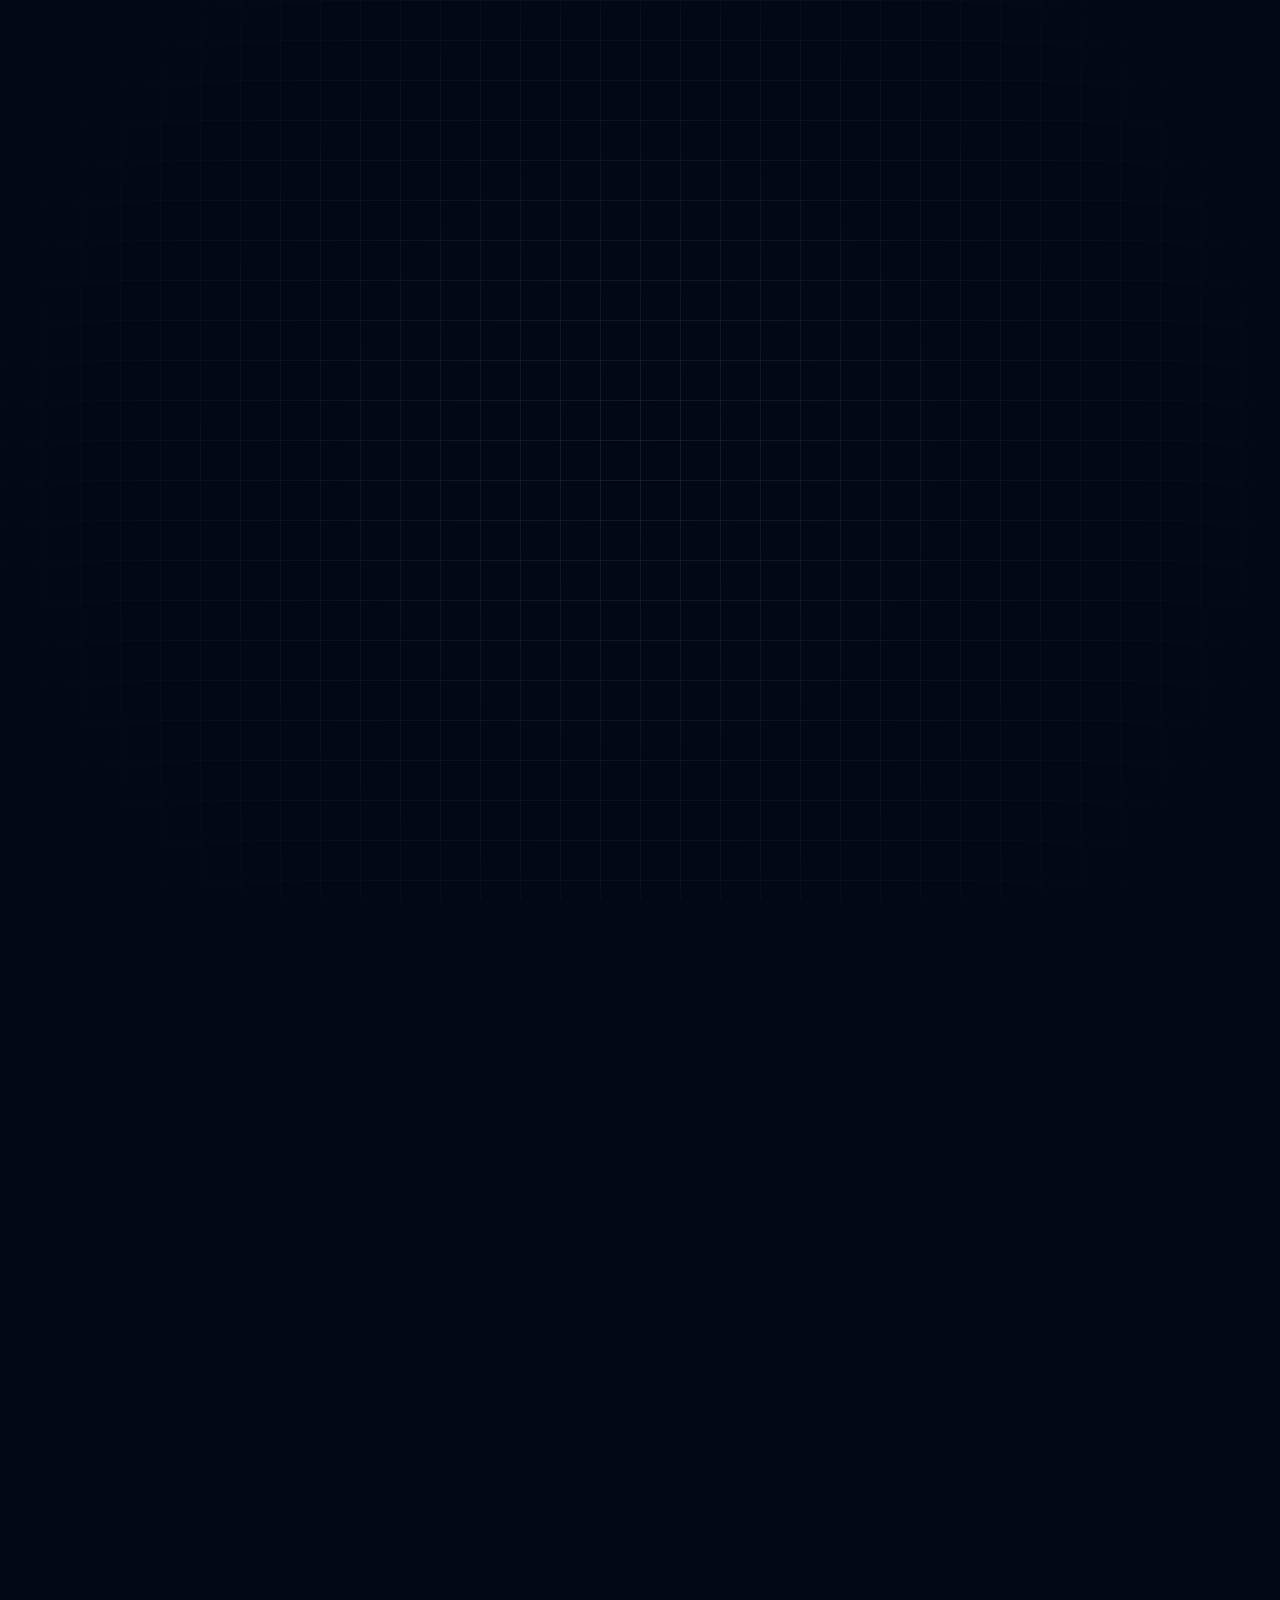
==== index.html @ 144ec081 "feat: implementa design minimalist luxury com transições ultra rápidas" ====
<!doctype html>
<html lang="pt-br">
  <head>
    <meta charset="UTF-8" />
    <meta
      name="viewport"
      content="width=device-width, initial-scale=1.0, maximum-scale=1.0, user-scalable=no"
    />
    <title>Lucas Reis | Links Oficiais</title>

    <link rel="icon" type="image/png" href="assets/perfil-lucas.jpg" />
    <link rel="apple-touch-icon" href="assets/perfil-lucas.jpg" />
    <meta name="theme-color" content="#020814" />

    <link rel="stylesheet" href="style.css" />
    <link
      href="https://fonts.googleapis.com/css2?family=Inter:wght@400;700;900&display=swap"
      rel="stylesheet"
    />
  </head>
  <body>
    <div class="background-grid"></div>

    <main class="main-container">
      <section class="links-wrapper reveal">
        <a
          href="https://pay.kiwify.com.br/klI04kO"
          target="_blank"
          class="link-card featured copy-right"
        >
          <div class="card-text">
            <span class="badge">Curso online - 5 módulos</span>
            <h2>DOMINE O<br /><strong>SEU MERCADO</strong></h2>

            <div class="problem-solution-text">
              <p>
                Você pode ser bom… mas se o cliente não sente valor, ele só
                compara preço. <br /><br />
                Aqui você aprende um método de Atendimento e Posicionamento para
                conduzir com autoridade, fidelizar e elevar seu ticket sem
                precisar “forçar venda”.
              </p>
            </div>

            <div class="card-trust-pills">
              <span>✓ +1k Alunos</span>
              <span>✓ Método Validado</span>
              <span>✓ Resultados Comprovados</span>
            </div>

            <button class="btn-main">GARANTIR ACESSO <span>→</span></button>
          </div>
          <img
            src="assets/lucas-hero.png"
            class="abs-img"
            alt="Lucas Reis: Curso Atendimento & Posicionamento Assertivo"
          />
        </a>

        <a
          href="https://pay.kiwify.com.br/UgDM10Z"
          target="_blank"
          class="link-card ebook-card-with-photo copy-right"
        >
          <div class="card-content">
            <span class="badge">E-Book Lançamento</span>
            <h3>10<strong> SOLUÇÕES</strong> para um atendimento excelente.</h3>

            <div class="problem-solution-text">
              <p>
                Evite erros comuns e comece a gerar autoridade e valor agregado
                no seu atendimento hoje mesmo.
              </p>
            </div>

            <div class="card-trust-pills">
              <span>✓ Acesso Imediato</span>
              <span>✓ Método Validado</span>
              <span>✓ Acesso Vitalício</span>
            </div>

            <div class="price-action">R$ 47</div>
          </div>
          <img
            src="assets/perfil-lucas.jpg"
            class="ebook-img"
            alt="Lucas Reis"
          />
        </a>

        <a
          href="https://wa.me/48991097411"
          target="_blank"
          class="link-card whatsapp-card"
        >
          <div class="card-content">
            <span class="badge" style="color: #25d366"
              >MENTORIA INDIVIDUAL</span
            >
            <h3>Treinamentos e<strong> Mentorias Personalizadas</strong></h3>
            <p>
              <br />
              Entre em contato direto comigo para evoluirmos o seu
              posicionamento de forma exclusiva e direcionada.
            </p>
            <br />
            <div class="btn-whatsapp">
              <svg
                width="20"
                height="20"
                viewBox="0 0 24 24"
                fill="currentColor"
                xmlns="http://www.w3.org/2000/svg"
              >
                <path
                  d="M17.472 14.382c-.297-.149-1.758-.867-2.03-.967-.273-.099-.471-.148-.67.15-.197.297-.767.966-.94 1.164-.173.199-.347.223-.644.075-.297-.15-1.255-.463-2.39-1.475-.888-.788-1.487-1.761-1.663-2.059-.173-.297-.018-.458.13-.606.134-.133.298-.347.446-.52.149-.174.198-.298.298-.497.099-.198.05-.371-.025-.52-.075-.149-.669-1.612-.916-2.207-.242-.579-.487-.5-.669-.51a12.8 12.8 0 0 0-.57-.01c-.198 0-.52.074-.792.372-.272.297-1.04 1.016-1.04 2.479 0 1.462 1.065 2.875 1.213 3.074.149.198 2.096 3.2 5.077 4.487.709.306 1.262.489 1.694.625.712.227 1.36.195 1.871.118.571-.085 1.758-.719 2.006-1.413.248-.694.248-1.289.173-1.413-.074-.124-.272-.198-.57-.347m-5.421 7.403h-.004a9.87 9.87 0 0 1-5.031-1.378l-.361-.214-3.741.982.998-3.648-.235-.374a9.86 9.86 0 0 1-1.51-5.26c.001-5.45 4.436-9.884 9.888-9.884 2.64 0 5.122 1.03 6.988 2.898a9.825 9.825 0 0 1 2.893 6.994c-.003 5.45-4.437 9.884-9.885 9.884m8.413-18.297A11.815 11.815 0 0 0 12.05 0C5.495 0 .16 5.335.157 11.892c0 2.096.547 4.142 1.588 5.945L.057 24l6.305-1.654a11.882 11.882 0 0 0 5.683 1.448h.005c6.554 0 11.89-5.335 11.893-11.893a11.821 11.821 0 0 0-3.48-8.413Z"
                />
              </svg>
              Falar no WhatsApp
            </div>
          </div>
        </a>
      </section>

      <section class="bio-wendell-layout reveal">
        <div class="bio-image-col">
          <img src="assets/image1.png" alt="Lucas Reis" />
        </div>

        <div class="bio-text-col">
          <span class="bio-label">SOBRE O MENTOR</span>
          <h2 class="title-gold">Lucas Reis.</h2>
          <p>
            Lucas Reis é Gerente da Qualidade da Rede CÔRTE e especialista em
            Visagismo Masculino, com +10 anos de experiência em atendimento e
            padrão de execução. <br /><br />
            Atuo liderando processos, treinamentos e padronizações que elevam o
            nível de entrega nas lojas, com foco em atendimento consultivo,
            autoridade e performance mensurável. <br /><br />
            Em formação acadêmica em Gestão Comercial, conectando atendimento,
            operação e performance de resultados. <br /><br />Já impactei mais
            de 1.000 profissionais, ajudando barbeiros e profissionais da beleza
            a saírem da média com método, postura e consistência.
          </p>

          <div class="trust-pills">
            <span>✓ +1k Alunos</span>
            <span>✓ Referência em Atendimento e posicionamento</span>
          </div>
        </div>
      </section>

      <footer class="footer-premium reveal">
        <a
          href="https://wasventure.com.br"
          target="_blank"
          rel="noopener noreferrer"
          class="was-link"
        >
          <span class="footer-tag">DESENVOLVIDO POR</span>
          <img
            src="assets/Design sem nome (58).png"
            alt="WAS."
            class="footer-logo"
          />
        </a>
      </footer>
    </main>

    <script src="script.js"></script>
  </body>
</html>
---- style.css ----
:root {
  --primary: #3b82f6;
  --gold: #eab308;
  --bg: #020814;
  --card-glass: rgba(10, 30, 70, 0.4);
  --border: rgba(255, 255, 255, 0.08);
}

* {
  margin: 0;
  padding: 0;
  box-sizing: border-box;
  -webkit-tap-highlight-color: transparent;
}

body {
  background: var(--bg);
  color: #fff;
  font-family: "Inter", sans-serif;
  line-height: 1.4;
  overflow-x: hidden;
}

/* =========================================
   FUNDO GRID Original
   ========================================= */
.background-grid {
  position: fixed;
  top: 0;
  left: 0;
  width: 100%;
  height: 100%;
  background-image:
    linear-gradient(var(--border) 1px, transparent 1px),
    linear-gradient(90deg, var(--border) 1px, transparent 1px);
  background-size: 40px 40px;
  z-index: -1;
  mask-image: radial-gradient(circle, black, transparent 90%);
}

.main-container {
  width: 100%;
  max-width: 1000px;
  margin: 0 auto;
}

/* =========================================
   TOPO: GRID DE LINKS DIRETOS
   ========================================= */
.links-wrapper {
  max-width: 450px;
  margin: 0 auto;
  padding: 40px 20px 40px;
  display: flex;
  flex-direction: column;
  gap: 15px;
}

.link-card {
  text-decoration: none;
  color: inherit;
  background: var(--card-glass);
  border: 1px solid var(--border);
  backdrop-filter: blur(15px);
  -webkit-backdrop-filter: blur(15px);
  border-radius: 24px;
  position: relative;
  overflow: hidden;
  transition: transform 0.2s ease;
}

.badge {
  font-size: 9px;
  font-weight: 800;
  color: var(--primary);
  letter-spacing: 1.5px;
  display: block;
  margin-bottom: 8px;
  text-transform: uppercase;
}

h2 {
  font-size: 1.3rem;
  font-weight: 800;
  line-height: 1.1;
}
h3 {
  font-size: 1rem;
  font-weight: 700;
  line-height: 1.2;
}
strong {
  color: var(--primary);
  font-weight: 800;
}

/* =========================================
   CARD PRINCIPAL PERSUASIVO
   ========================================= */
.featured {
  min-height: 320px;
  display: flex;
  align-items: flex-end;
  padding: 30px;
}

.featured .card-text {
  z-index: 2;
  position: relative;
  width: 190px;
  display: flex;
  flex-direction: column;
  text-align: left;
}

/* NOVA CLASSE PARA ALINHAMENTO À DIREITA */
.featured.copy-right .card-text {
  text-align: left;
  align-items: flex-start;
}

.featured h2 {
  font-size: 1.6rem;
  margin-bottom: 15px;
}

.abs-img {
  position: absolute;
  right: -80px;
  bottom: 0;
  height: 100%;
  z-index: 1;

  /* Mágica da Dupla Transparência (Esquerda + Baixo) */
  -webkit-mask-image:
    linear-gradient(to left, black 40%, transparent 100%),
    linear-gradient(to top, transparent 0%, black 45%);
  -webkit-mask-composite: source-in;

  mask-image:
    linear-gradient(to left, black 40%, transparent 100%),
    linear-gradient(to top, transparent 0%, black 45%);
  mask-composite: intersect;
}

.btn-main {
  background: #fff;
  color: #000;
  border: none;
  padding: 10px 18px;
  border-radius: 10px;
  font-weight: 800;
  font-size: 11px;
  margin-top: 15px;
  cursor: pointer;
}

/* =========================================
   CARDS COM FOTO LATERAL (MELHORADOS)
   ========================================= */
.ebook-card-with-photo {
  display: flex;
  align-items: center;
  justify-content: flex-end;
  padding: 30px;
  min-height: 220px;
}

.links-wrapper .problem-solution-text {
  margin-bottom: 15px;
}
.links-wrapper .problem-solution-text p {
  font-size: 0.8rem;
  color: #fff;
  opacity: 0.8;
  line-height: 1.5;
}

.links-wrapper .card-trust-pills {
  display: flex;
  flex-direction: column; /* Coloca um item debaixo do outro */
  align-items: flex-start; /* Mantém os botões curtinhos alinhados à esquerda */
  gap: 8px;
  margin-bottom: 20px;
}
.links-wrapper .card-trust-pills span {
  font-size: 8px;
  font-weight: 700;
  background: rgba(255, 255, 255, 0.05);
  padding: 4px 10px;
  border-radius: 15px;
  border: 1px solid var(--border);
}

.ebook-card-with-photo .card-content {
  flex: none;
  width: 67%;
  display: flex;
  flex-direction: column;
  z-index: 2;
  gap: 15px;
  text-align: left;
}

.ebook-card-with-photo.copy-right .card-content {
  text-align: right;
  align-items: flex-end;
}

.ebook-card-with-photo.copy-right .card-trust-pills {
  justify-content: flex-end;
}

.price-action {
  font-size: 1.2rem;
  font-weight: 900;
  color: #fff;
  background: rgba(255, 255, 255, 0.1);
  padding: 12px 20px;
  border-radius: 12px;
  border: 1px solid var(--border);
  letter-spacing: -1px;
  width: fit-content;
}

.ebook-img {
  position: absolute;
  left: -45px;
  bottom: 0;
  height: 100%;
  object-fit: contain;
  z-index: 1;

  /* Mágica da Dupla Transparência (Direita + Baixo) */
  -webkit-mask-image:
    linear-gradient(to right, black 60%, transparent 100%),
    linear-gradient(to top, transparent 0%, black 45%);
  -webkit-mask-composite: source-in;

  mask-image:
    linear-gradient(to right, black 60%, transparent 100%),
    linear-gradient(to top, transparent 0%, black 45%);
  mask-composite: intersect;
}

/* VARIAÇÃO: FOTO NA DIREITA */
.ebook-card-with-photo.photo-right {
  justify-content: flex-start;
}
.ebook-card-with-photo.photo-right .card-content {
  text-align: left;
}
.ebook-card-with-photo.photo-right .ebook-img {
  right: -15px;
  left: auto;

  /* Mágica da Dupla Transparência (Esquerda + Baixo) */
  -webkit-mask-image:
    linear-gradient(to left, black 60%, transparent 100%),
    linear-gradient(to top, transparent 0%, black 45%);
  -webkit-mask-composite: source-in;

  mask-image:
    linear-gradient(to left, black 60%, transparent 100%),
    linear-gradient(to top, transparent 0%, black 45%);
  mask-composite: intersect;
}

/* =========================================
   FINAL: SOBRE (ESTILO POSTER EDITORIAL)
   ========================================= */
.bio-wendell-layout {
  display: flex;
  flex-direction: column;
  margin-top: 40px;
}

.bio-image-col {
  width: 100%;
  height: 420px; /* Altura imponente no mobile */
  position: relative;
}

.bio-image-col img {
  width: 100%;
  height: 100%;
  object-fit: cover;
  object-position: top center;

  /* A MÁGICA DO POSTER: Arredonda só em cima, corta reto embaixo */
  border-radius: 24px 24px 0 0;

  /* Transforma o corte seco em um elemento de design premium */
  border-bottom: 3px solid var(--primary);
}

.bio-text-col {
  padding: 30px 10px 0; /* Respiro logo abaixo da linha dourada */
  position: relative;
  z-index: 2;
  text-align: left;
}

.bio-label {
  font-size: 10px;
  color: var(--primary);
  font-weight: 800;
  margin-bottom: 10px;
  display: block;
}

.title-gold {
  font-size: 2.2rem;
  font-weight: 800;
  margin-bottom: 20px;
  letter-spacing: -1px;
}

.bio-text-col p {
  font-size: 0.95rem;
  color: #d1d5db;
  line-height: 1.6;
  margin-bottom: 20px;
}
.bio-text-col strong {
  color: #fff;
  font-weight: 800;
}

.trust-pills {
  display: flex;
  gap: 10px;
  margin-top: 20px;
  flex-wrap: wrap;
}
.trust-pills span {
  font-size: 10px;
  font-weight: 700;
  background: rgba(255, 255, 255, 0.05);
  padding: 6px 14px;
  border-radius: 20px;
  border: 1px solid var(--border);
}

/* =========================================
   RODAPÉ MINIMALISTA WAS VENTURE Original
   ========================================= */
.footer-premium {
  text-align: center;
  margin-top: 60px;
  padding-bottom: 50px;
}
.was-link {
  display: inline-flex;
  align-items: center;
  gap: 15px;
  text-decoration: none;
  transition: all 0.3s ease;
}
.footer-tag {
  font-size: 8px;
  color: #fff;
  letter-spacing: 3px;
  font-weight: 700;
  opacity: 0.3;
  white-space: nowrap;
}
.footer-logo {
  width: 50px;
  height: auto;
  opacity: 0.6;
  filter: brightness(1.5);
  transition: all 0.4s ease;
}
.was-link:hover .footer-logo {
  opacity: 1;
  transform: scale(1.05);
  filter: drop-shadow(0 0 10px rgba(59, 130, 246, 0.4));
}
.was-link:hover .footer-tag {
  opacity: 0.6;
}

/* =========================================
   MEDIA QUERIES (DESKTOP)
   ========================================= */
@media (min-width: 800px) {
  .bio-wendell-layout {
    flex-direction: row;
    align-items: center;
    margin-top: 60px;
    gap: 50px;
  }
  .bio-image-col {
    width: 45%;
    height: 550px;
  }
  .bio-image-col img {
    border-radius: 24px; /* No PC pode arredondar tudo e virar um quadro */
    border-bottom: none; /* Tira a linha no PC */
    border: 1px solid var(--border); /* Borda fina em volta de tudo no PC */
  }
  .bio-text-col {
    width: 55%;
    padding: 0;
  }
}

/* =========================================
   ANIMAÇÕES JS
   ========================================= */
.reveal {
  opacity: 0;
  transform: translateY(30px);
  transition: all 0.8s cubic-bezier(0.5, 0, 0, 1);
}
.reveal.active {
  opacity: ;
  transform: translateY(0);
}

/* =========================================
   CARD WHATSAPP (MENTORIA)
   ========================================= */
.whatsapp-card {
  padding: 40px 30px;
  display: flex;
  justify-content: center;
}

.whatsapp-card .card-content {
  width: 100%; /* Ocupa o espaço onde antes ficava a foto */
  text-align: center;
  align-items: center; /* Centraliza o texto e o botão */
}

.btn-whatsapp {
  background: #25d366;
  color: #fff;
  font-size: 1.1rem;
  font-weight: 800;
  padding: 12px 24px;
  border-radius: 12px;
  display: inline-flex;
  align-items: center;
  gap: 10px;
  margin-top: 10px;
  transition: transform 0.2s ease;
}

.whatsapp-card:hover .btn-whatsapp {
  transform: scale(1.05);
}

/* Animação de Pulso Premium para o WhatsApp */
@keyframes pulse-green {
  0% {
    box-shadow: 0 0 0 0 rgba(37, 211, 102, 0.7);
  }
  70% {
    box-shadow: 0 0 0 15px rgba(37, 211, 102, 0);
  }
  100% {
    box-shadow: 0 0 0 0 rgba(37, 211, 102, 0);
  }
}

.btn-whatsapp {
  /* Seu CSS anterior já está aqui... */
  animation: pulse-green 2s infinite; /* Adicione apenas esta linha na classe existente */
}
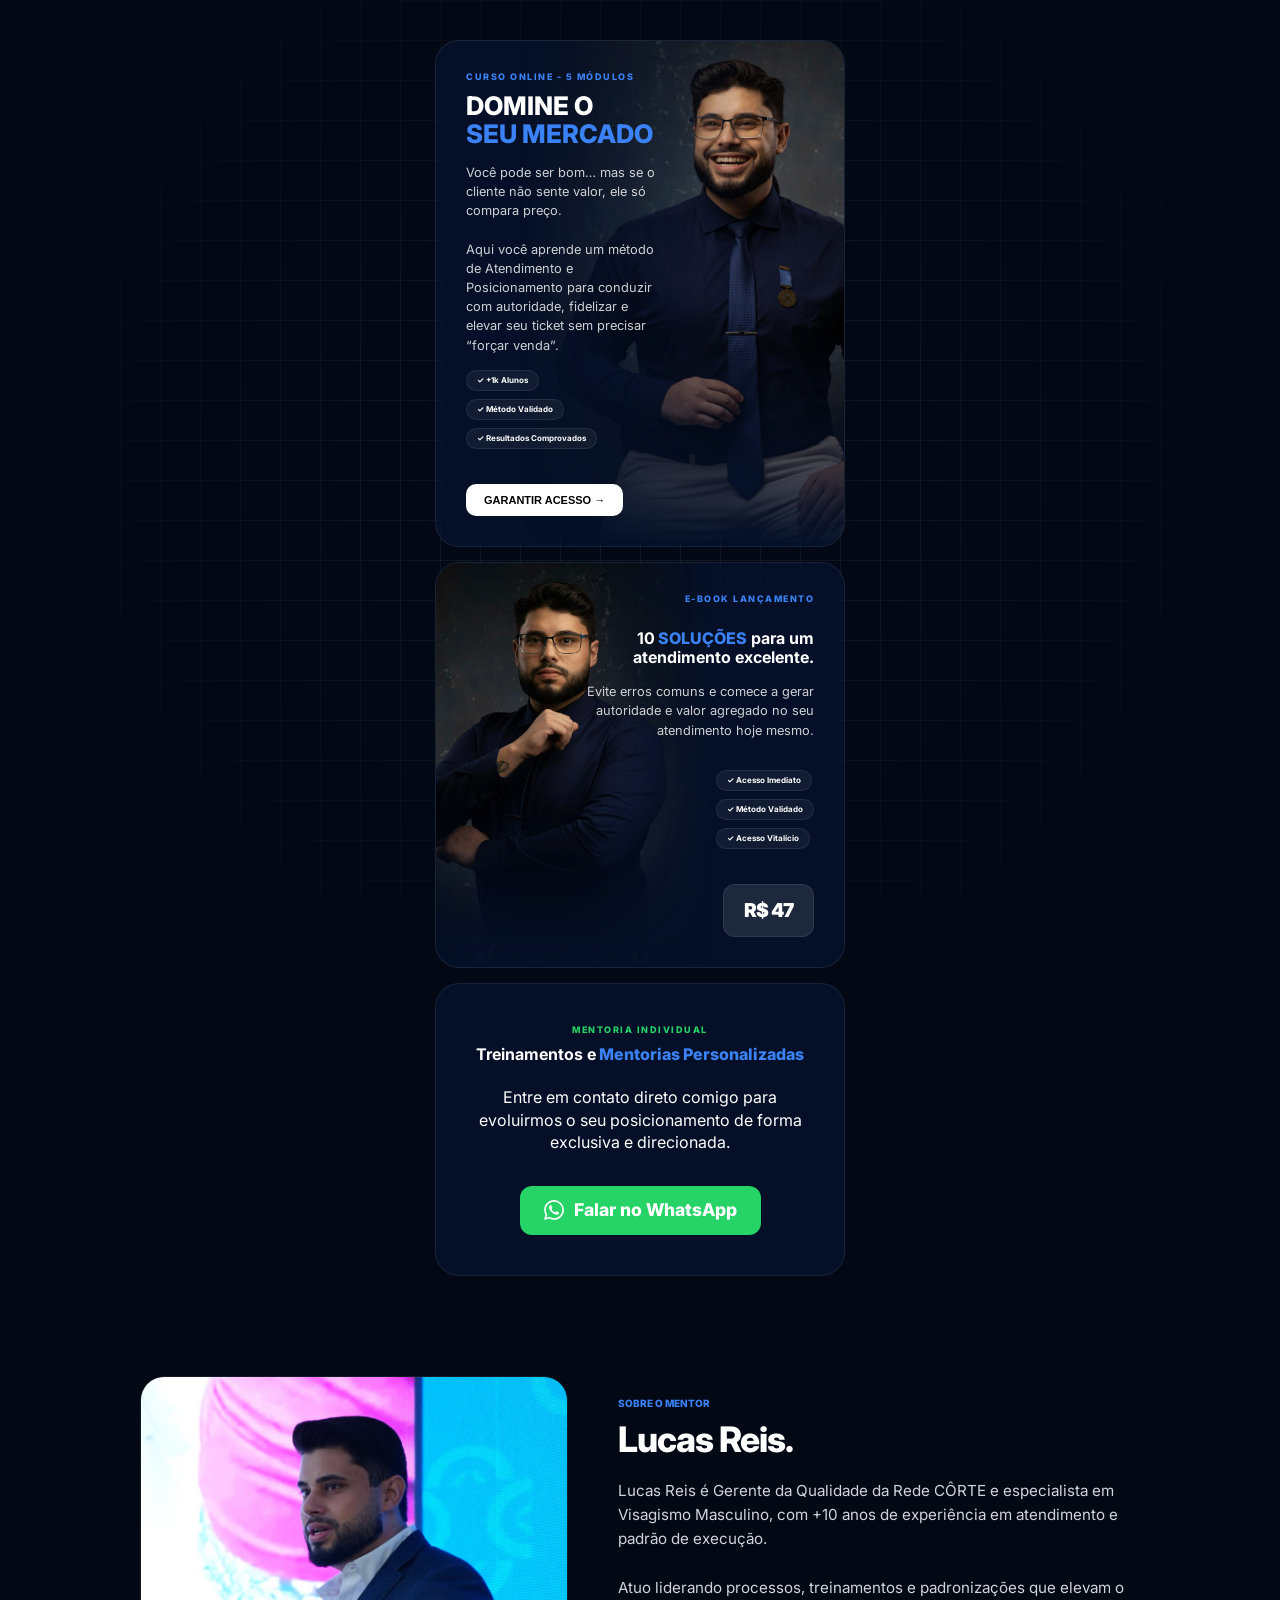
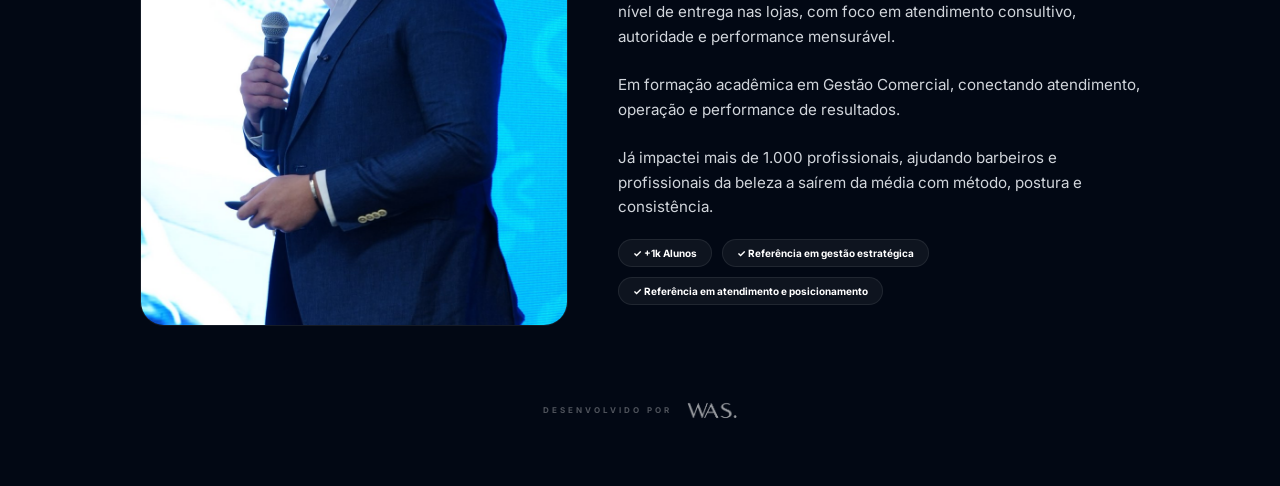
==== commit ad27a431: "feat: implementa design minimalist luxury com transições ultra rápidas" ====
--- a/index.html
+++ b/index.html
@@ -145,7 +145,8 @@
 
           <div class="trust-pills">
             <span>✓ +1k Alunos</span>
-            <span>✓ Referência em Atendimento e posicionamento</span>
+            <span>✓ Referência em gestão estratégica</span>
+            <span>✓ Referência em atendimento e posicionamento</span>
           </div>
         </div>
       </section>
--- a/style.css
+++ b/style.css
@@ -415,7 +415,7 @@
   transition: all 0.8s cubic-bezier(0.5, 0, 0, 1);
 }
 .reveal.active {
-  opacity: ;
+  opacity: 1;
   transform: translateY(0);
 }
 
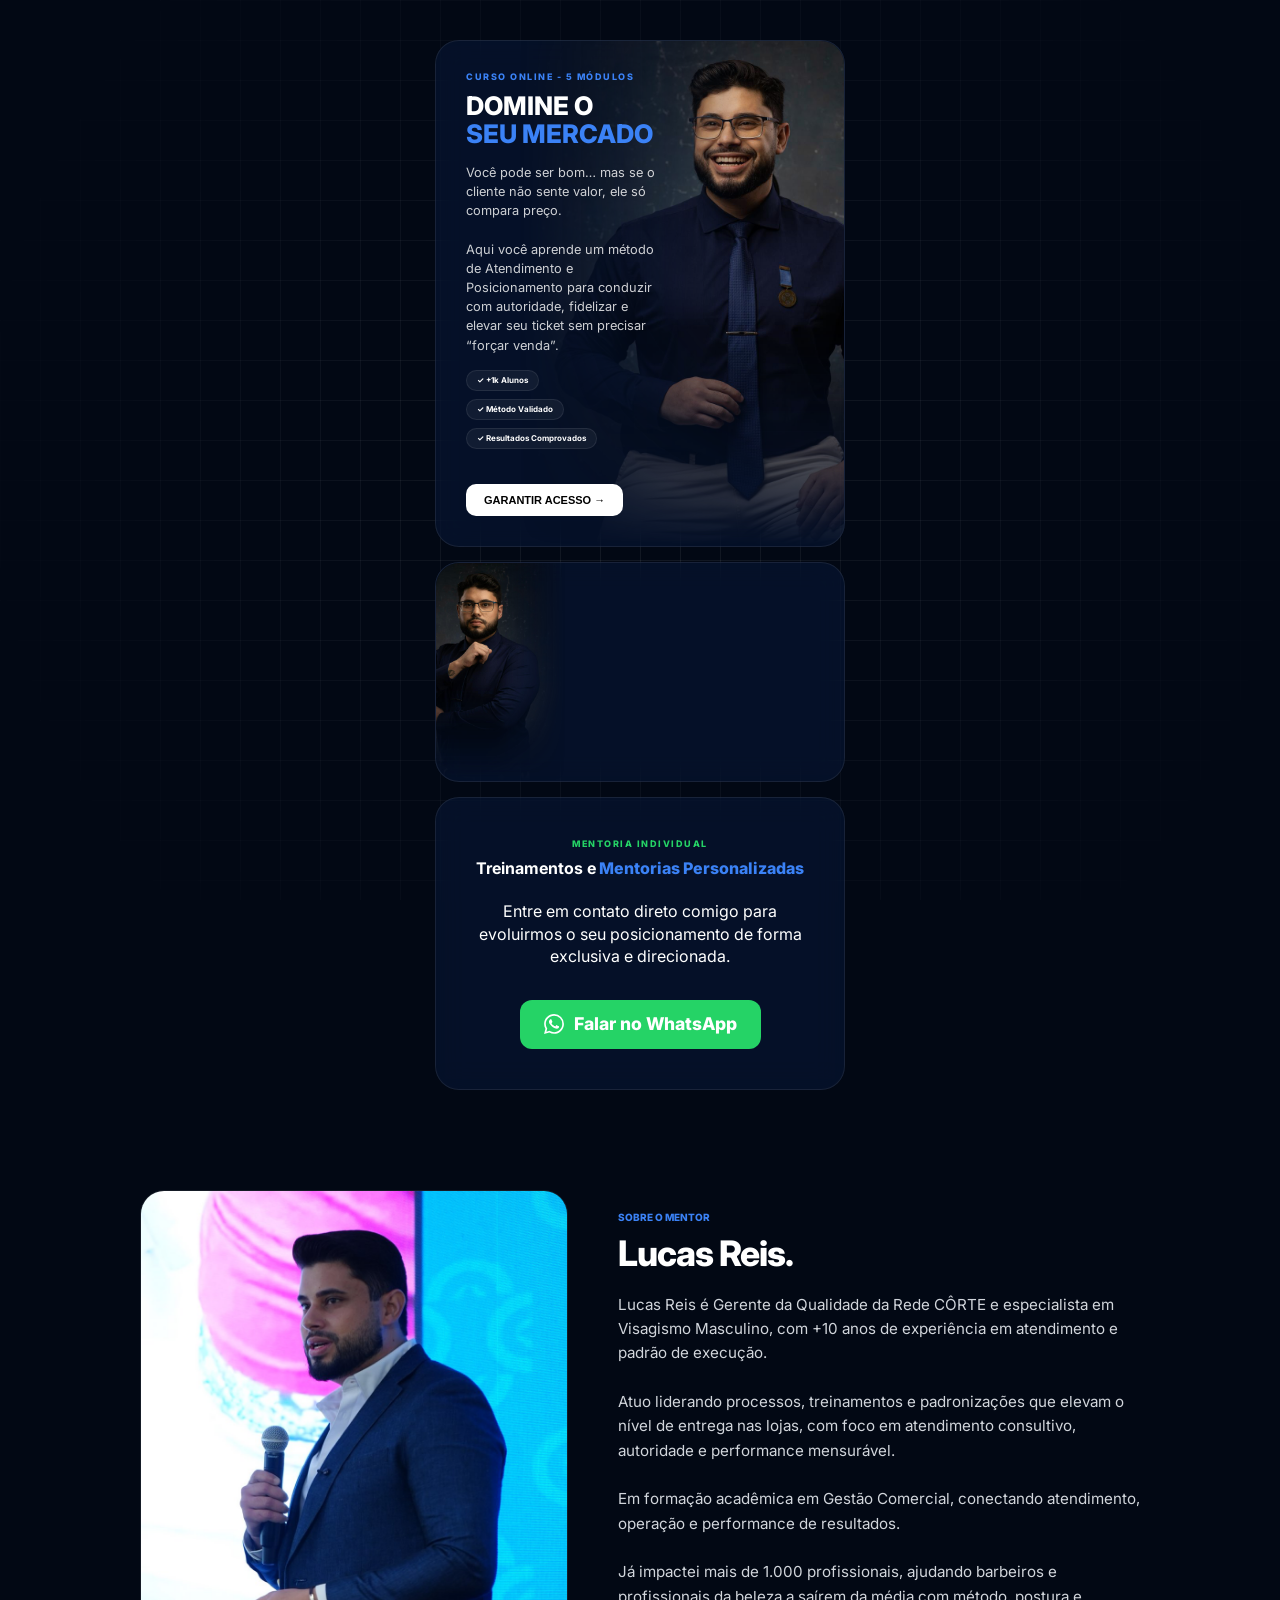
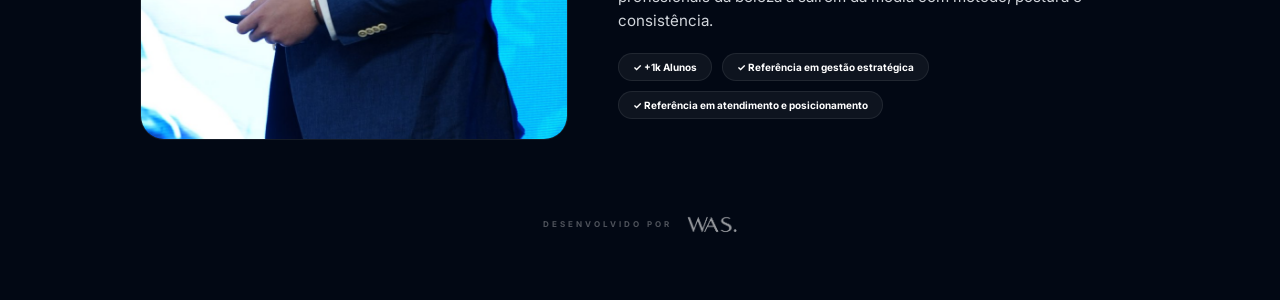
==== commit b2f92f7c: "newversion" ====
--- a/index.html
+++ b/index.html
@@ -17,17 +17,18 @@
       href="https://fonts.googleapis.com/css2?family=Inter:wght@400;700;900&display=swap"
       rel="stylesheet"
     />
+    <script
+      defer
+      src="https://cloud.umami.is/script.js"
+      data-website-id="294d4c7a-5317-40e8-a334-60dda06190b5"
+    ></script>
   </head>
   <body>
     <div class="background-grid"></div>
 
     <main class="main-container">
       <section class="links-wrapper reveal">
-        <a
-          href="https://pay.kiwify.com.br/klI04kO"
-          target="_blank"
-          class="link-card featured copy-right"
-        >
+        <a href="curso.html" class="link-card featured copy-right">
           <div class="card-text">
             <span class="badge">Curso online - 5 módulos</span>
             <h2>DOMINE O<br /><strong>SEU MERCADO</strong></h2>
@@ -62,7 +63,7 @@
           target="_blank"
           class="link-card ebook-card-with-photo copy-right"
         >
-          <div class="card-content">
+          <!-- <div class="card-content">
             <span class="badge">E-Book Lançamento</span>
             <h3>10<strong> SOLUÇÕES</strong> para um atendimento excelente.</h3>
 
@@ -80,7 +81,7 @@
             </div>
 
             <div class="price-action">R$ 47</div>
-          </div>
+          </div> -->
           <img
             src="assets/perfil-lucas.jpg"
             class="ebook-img"
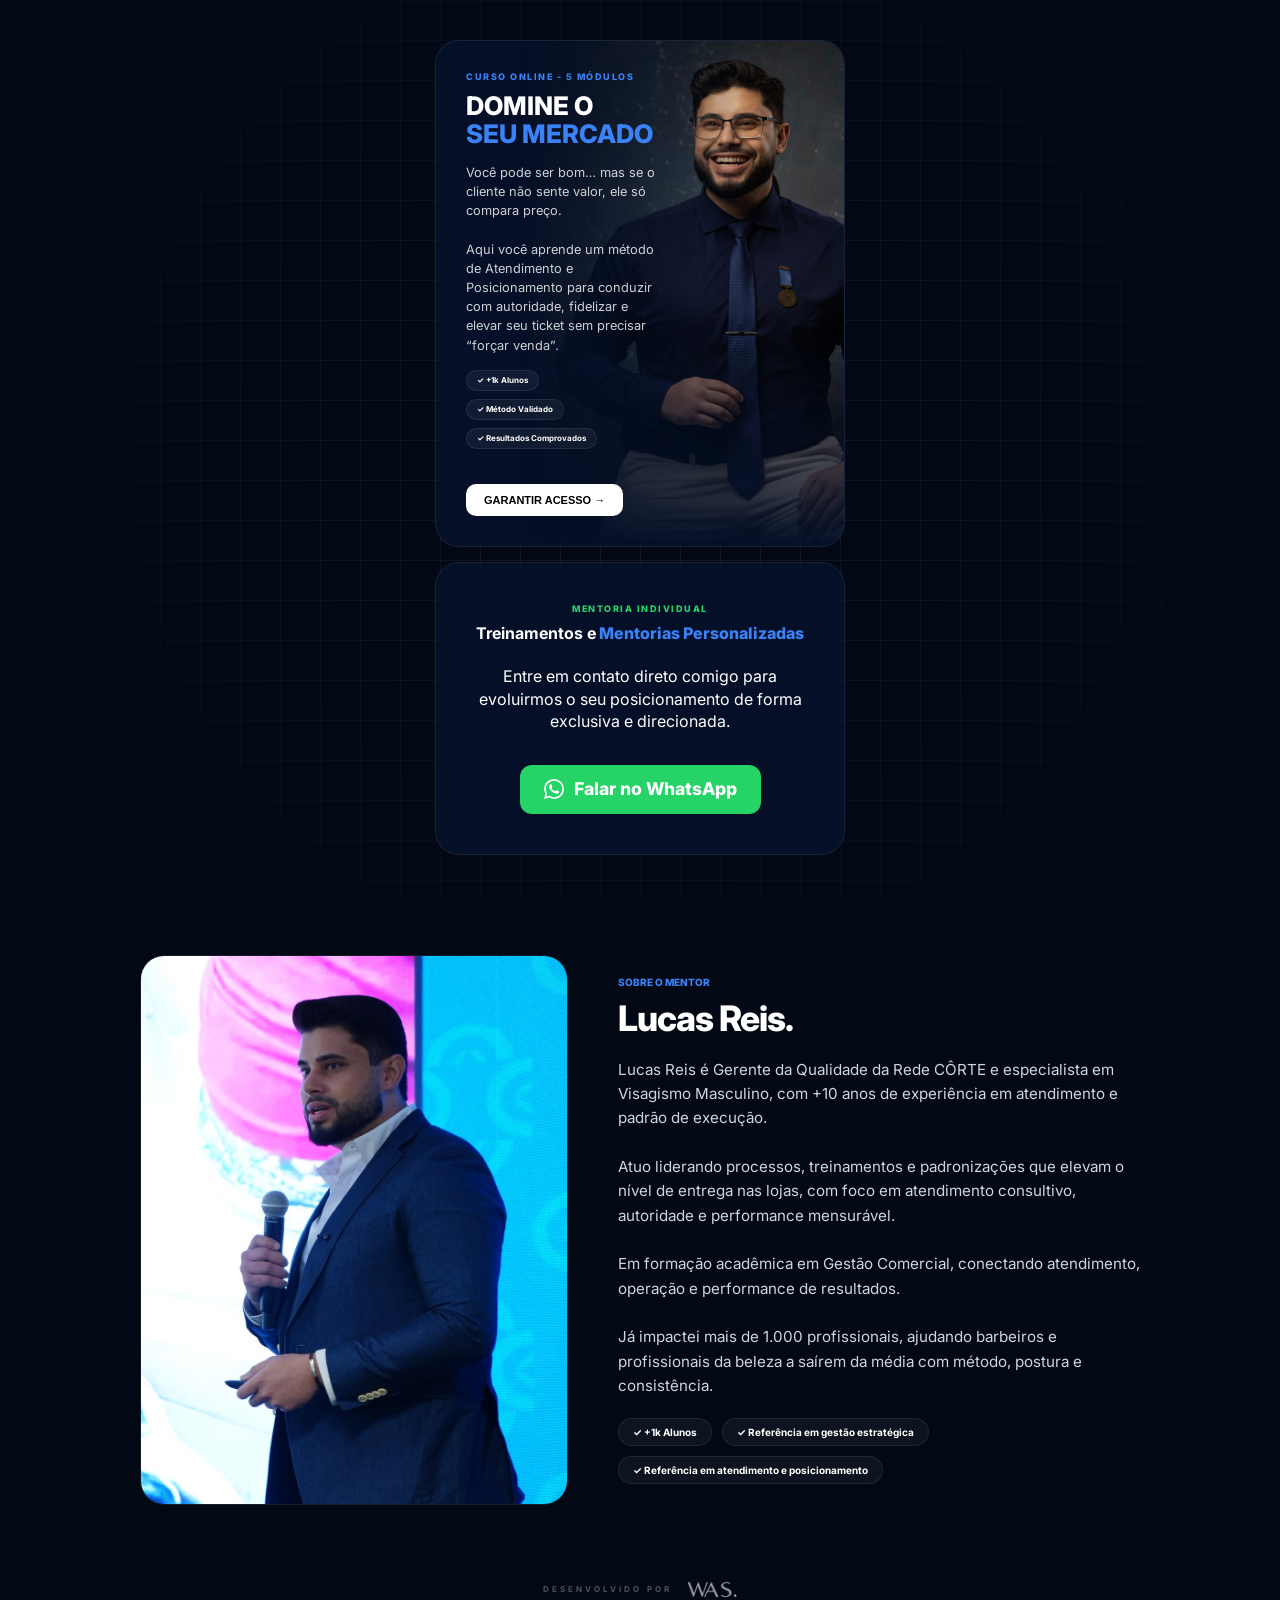
==== commit 5c081049: "denovo" ====
--- a/index.html
+++ b/index.html
@@ -55,37 +55,6 @@
             src="assets/lucas-hero.png"
             class="abs-img"
             alt="Lucas Reis: Curso Atendimento & Posicionamento Assertivo"
-          />
-        </a>
-
-        <a
-          href="https://pay.kiwify.com.br/UgDM10Z"
-          target="_blank"
-          class="link-card ebook-card-with-photo copy-right"
-        >
-          <!-- <div class="card-content">
-            <span class="badge">E-Book Lançamento</span>
-            <h3>10<strong> SOLUÇÕES</strong> para um atendimento excelente.</h3>
-
-            <div class="problem-solution-text">
-              <p>
-                Evite erros comuns e comece a gerar autoridade e valor agregado
-                no seu atendimento hoje mesmo.
-              </p>
-            </div>
-
-            <div class="card-trust-pills">
-              <span>✓ Acesso Imediato</span>
-              <span>✓ Método Validado</span>
-              <span>✓ Acesso Vitalício</span>
-            </div>
-
-            <div class="price-action">R$ 47</div>
-          </div> -->
-          <img
-            src="assets/perfil-lucas.jpg"
-            class="ebook-img"
-            alt="Lucas Reis"
           />
         </a>
 
